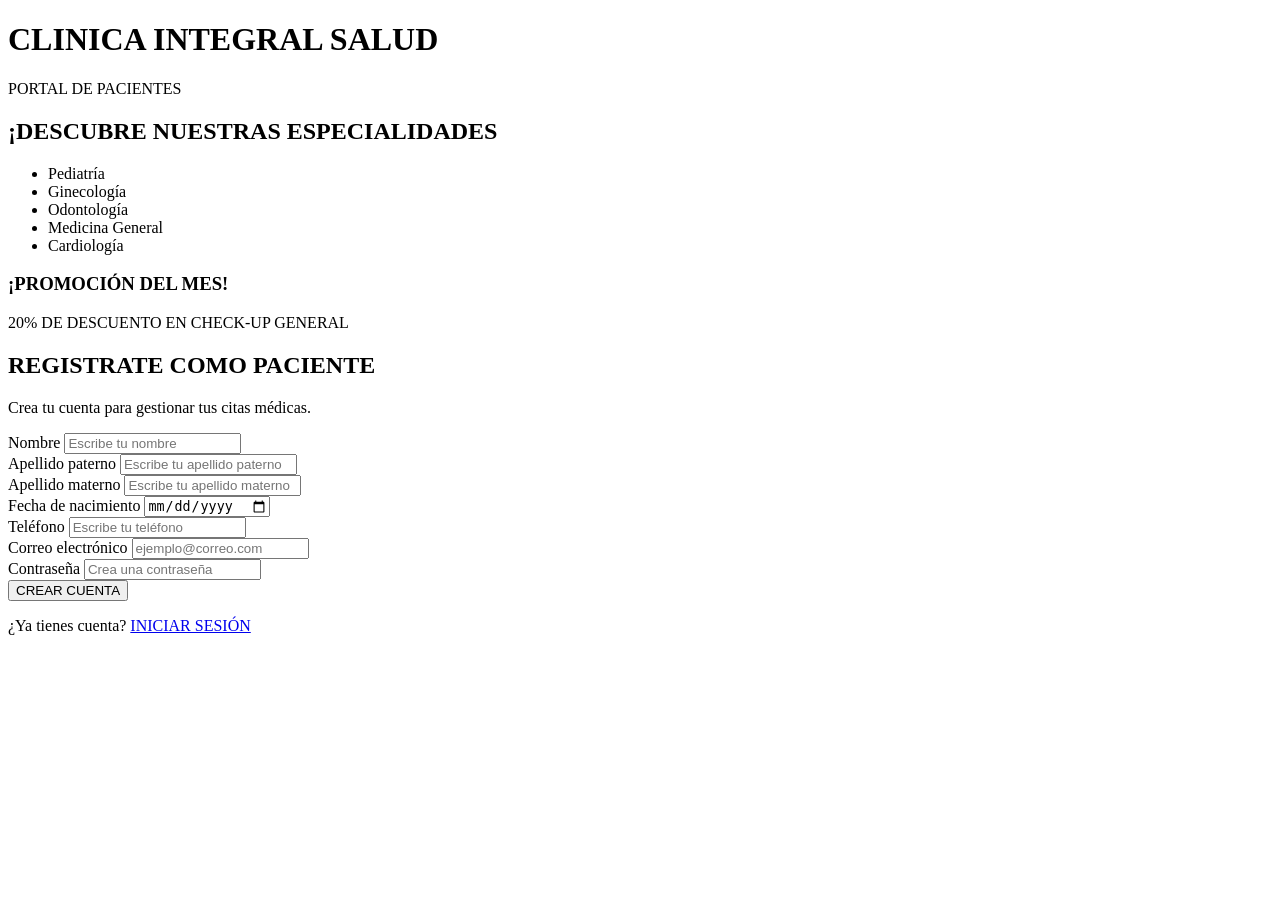
==== frontend/pages/signup.html @ 34dcc367 "conexion con backend lista" ====
<!DOCTYPE html>
<html lang="en">
<head>
    <meta charset="UTF-8">
    <meta name="viewport" content="width=device-width, initial-scale=1.0">
    <title>Registro</title>
</head>
<body>

    <main>

        <!--  Encabezaod  -->
        <header>
            <h1>CLINICA INTEGRAL SALUD</h1>
            <p>PORTAL DE PACIENTES</p>
        </header>

        <!--  contenido principal -->
        <section>

            <!--  Información de la clinica  -->
            <div>
                <h2>¡DESCUBRE NUESTRAS ESPECIALIDADES</h2>
                <ul>
                    <li>Pediatría</li>
                    <li>Ginecología</li>
                    <li>Odontología</li>
                    <li>Medicina General</li>
                    <li>Cardiología</li>
                </ul>

                <div>
                    <h3>¡PROMOCIÓN DEL MES!</h3>
                    <P>20% DE DESCUENTO EN CHECK-UP GENERAL</P>
                </div>

            </div>

            <!--  Formulario de registro  -->
            <div>
                <h2>REGISTRATE COMO PACIENTE</h2>
                <P>
                    Crea tu cuenta para gestionar tus citas médicas.
                </P>

                <form id="registroForm">
                    <!--  Nombre  -->
                      <div>
                        <label for="nombre">Nombre</label>
                        <input type="text" id="nombre" name="nombre" placeholder="Escribe tu nombre" required >
                      </div>

                    <!-- Apellido paterno -->
                    <div>
                        <label for="apellidoPaterno">Apellido paterno</label>
                        <input type="text" id="apellidoPaterno" name="apellidoPaterno" placeholder="Escribe tu apellido paterno" required >
                    </div>

                    <!-- Apellido materno -->
                    <div>
                        <label for="apellidoMaterno">Apellido materno</label>
                        <input
                            type="text"
                            id="apellidoMaterno"
                            name="apellidoMaterno"
                            placeholder="Escribe tu apellido materno"
                        >
                    </div>

                    <!-- Fecha de nacimiento -->
                    <div>
                        <label for="fechaNacimiento">Fecha de nacimiento</label>
                        <input
                            type="date"
                            id="fechaNacimiento"
                            name="fechaNacimiento"
                        >
                    </div>  

                    <!-- Teléfono -->
                    <div>
                        <label for="telefono">Teléfono</label>
                        <input
                            type="tel"
                            id="telefono"
                            name="telefono"
                            placeholder="Escribe tu teléfono"
                        >
                    </div>

                    <!-- Correo -->
                    <div>
                        <label for="correo">Correo electrónico</label>
                        <input
                            type="email"
                            id="correo"
                            name="correo"
                            placeholder="ejemplo@correo.com"
                            required
                        >
                    </div>

                    <!-- Contraseña -->
                    <div>
                        <label for="contrasena">Contraseña</label>
                        <input
                            type="password"
                            id="contrasena"
                            name="contrasena"
                            placeholder="Crea una contraseña"
                            required
                        >
                    </div>

                    <!-- Botón -->
                    <button type="submit">
                        CREAR CUENTA
                    </button>
                </form>

                <!-- Inicio de sesión -->
                <p>
                    ¿Ya tienes cuenta?
                    <a href="login">INICIAR SESIÓN</a>
                </p>

            </div>
        </section>


    </main>

<script src="../js/config.js"></script>
<script src="../js/registro.js"></script> 
</body>
</html>
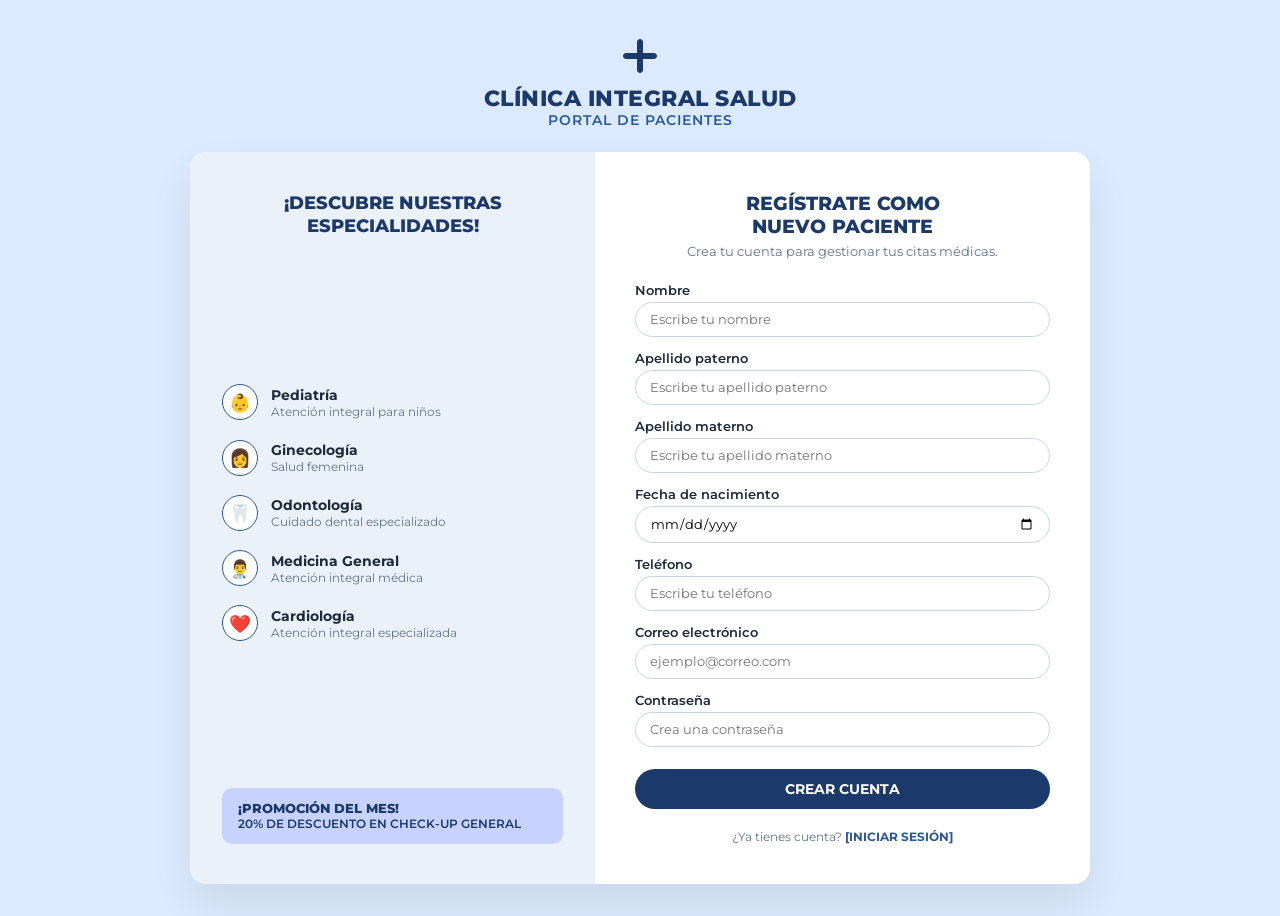
==== commit d8bf33cd: "Se agrega corrección en telefonos para usuarios, corrección en colores de usuarios" ====
--- a/frontend/pages/signup.html
+++ b/frontend/pages/signup.html
@@ -1,136 +1,151 @@
 <!DOCTYPE html>
-<html lang="en">
+<html lang="es">
 <head>
     <meta charset="UTF-8">
     <meta name="viewport" content="width=device-width, initial-scale=1.0">
-    <title>Registro</title>
+    <title>Registro - Clínica Integral Salud</title>
+    <!-- Google Fonts para una tipografía idéntica a la imagen -->
+    <link rel="preconnect" href="https://fonts.googleapis.com">
+    <link rel="preconnect" href="https://fonts.gstatic.com" crossorigin>
+    <link href="https://fonts.googleapis.com/css2?family=Montserrat:wght@400;500;600;700;800&display=swap" rel="stylesheet">
+    <link rel="stylesheet" href="../css/registro.css">
 </head>
 <body>
 
-    <main>
+    <main class="page-container">
 
-        <!--  Encabezaod  -->
-        <header>
-            <h1>CLINICA INTEGRAL SALUD</h1>
-            <p>PORTAL DE PACIENTES</p>
+        <!-- Encabezado / Logo -->
+        <header class="header">
+            <!-- Icono de Cruz Médica / Corazón SVG -->
+            <div class="header__logo-icon">
+                <svg width="48" height="48" viewBox="0 0 24 24" fill="none" xmlns="http://www.w3.org/2000/svg">
+                    <path d="M19 10.5H13.5V5C13.5 4.17 12.83 3.5 12 3.5C11.17 3.5 10.5 4.17 10.5 5V10.5H5C4.17 10.5 3.5 11.17 3.5 12C3.5 12.83 4.17 13.5 5 13.5H10.5V19C10.5 19.83 11.17 20.5 12 20.5C12.83 20.5 13.5 19.83 13.5 19V13.5H19C19.83 13.5 20.5 12.83 20.5 12C20.5 11.17 19.83 10.5 19 10.5Z" fill="#1b396a"/>
+                </svg>
+            </div>
+            <h1 class="header__title">CLÍNICA INTEGRAL SALUD</h1>
+            <p class="header__subtitle">PORTAL DE PACIENTES</p>
         </header>
 
-        <!--  contenido principal -->
-        <section>
+        <!-- Tarjeta Principal Floating -->
+        <section class="card">
 
-            <!--  Información de la clinica  -->
-            <div>
-                <h2>¡DESCUBRE NUESTRAS ESPECIALIDADES</h2>
-                <ul>
-                    <li>Pediatría</li>
-                    <li>Ginecología</li>
-                    <li>Odontología</li>
-                    <li>Medicina General</li>
-                    <li>Cardiología</li>
+            <!-- Columna Izquierda: Información de la clínica -->
+            <div class="card__info">
+                <h2 class="card__info-title">¡DESCUBRE NUESTRAS<br>ESPECIALIDADES!</h2>
+
+                <ul class="specialties-list">
+                    <li class="specialties-list__item">
+                        <span class="specialties-list__icon">👶</span>
+                        <div>
+                            <strong>Pediatría</strong>
+                            <p>Atención integral para niños</p>
+                        </div>
+                    </li>
+                    <li class="specialties-list__item">
+                        <span class="specialties-list__icon">👩</span>
+                        <div>
+                            <strong>Ginecología</strong>
+                            <p>Salud femenina</p>
+                        </div>
+                    </li>
+                    <li class="specialties-list__item">
+                        <span class="specialties-list__icon">🦷</span>
+                        <div>
+                            <strong>Odontología</strong>
+                            <p>Cuidado dental especializado</p>
+                        </div>
+                    </li>
+                    <li class="specialties-list__item">
+                        <span class="specialties-list__icon">👨‍⚕️</span>
+                        <div>
+                            <strong>Medicina General</strong>
+                            <p>Atención integral médica</p>
+                        </div>
+                    </li>
+                    <li class="specialties-list__item">
+                        <span class="specialties-list__icon">❤️</span>
+                        <div>
+                            <strong>Cardiología</strong>
+                            <p>Atención integral especializada</p>
+                        </div>
+                    </li>
                 </ul>
 
-                <div>
-                    <h3>¡PROMOCIÓN DEL MES!</h3>
-                    <P>20% DE DESCUENTO EN CHECK-UP GENERAL</P>
+                <div class="promo-box">
+                    <div class="promo-box__text">
+                        <h3>¡PROMOCIÓN DEL MES!</h3>
+                        <p>20% DE DESCUENTO EN CHECK-UP GENERAL</p>
+                    </div>
                 </div>
-
             </div>
 
-            <!--  Formulario de registro  -->
-            <div>
-                <h2>REGISTRATE COMO PACIENTE</h2>
-                <P>
+            <!-- Columna Derecha: Formulario de registro -->
+            <div class="card__form">
+                <h2 class="card__form-title">REGÍSTRATE COMO<br>NUEVO PACIENTE</h2>
+                <p class="card__form-subtitle">
                     Crea tu cuenta para gestionar tus citas médicas.
-                </P>
+                </p>
 
-                <form id="registroForm">
-                    <!--  Nombre  -->
-                      <div>
-                        <label for="nombre">Nombre</label>
-                        <input type="text" id="nombre" name="nombre" placeholder="Escribe tu nombre" required >
-                      </div>
+                <form id="registroForm" class="form">
+                    <!-- Nombre -->
+                    <div class="form__group">
+                        <label for="nombre" class="form__label">Nombre</label>
+                        <input type="text" id="nombre" name="nombre" class="form__input" placeholder="Escribe tu nombre" required>
+                    </div>
 
                     <!-- Apellido paterno -->
-                    <div>
-                        <label for="apellidoPaterno">Apellido paterno</label>
-                        <input type="text" id="apellidoPaterno" name="apellidoPaterno" placeholder="Escribe tu apellido paterno" required >
+                    <div class="form__group">
+                        <label for="apellidoPaterno" class="form__label">Apellido paterno</label>
+                        <input type="text" id="apellidoPaterno" name="apellidoPaterno" class="form__input" placeholder="Escribe tu apellido paterno" required>
                     </div>
 
                     <!-- Apellido materno -->
-                    <div>
-                        <label for="apellidoMaterno">Apellido materno</label>
-                        <input
-                            type="text"
-                            id="apellidoMaterno"
-                            name="apellidoMaterno"
-                            placeholder="Escribe tu apellido materno"
-                        >
+                    <div class="form__group">
+                        <label for="apellidoMaterno" class="form__label">Apellido materno</label>
+                        <input type="text" id="apellidoMaterno" name="apellidoMaterno" class="form__input" placeholder="Escribe tu apellido materno">
                     </div>
 
                     <!-- Fecha de nacimiento -->
-                    <div>
-                        <label for="fechaNacimiento">Fecha de nacimiento</label>
-                        <input
-                            type="date"
-                            id="fechaNacimiento"
-                            name="fechaNacimiento"
-                        >
+                    <div class="form__group">
+                        <label for="fechaNacimiento" class="form__label">Fecha de nacimiento</label>
+                        <input type="date" id="fechaNacimiento" name="fechaNacimiento" class="form__input">
                     </div>  
 
                     <!-- Teléfono -->
-                    <div>
-                        <label for="telefono">Teléfono</label>
-                        <input
-                            type="tel"
-                            id="telefono"
-                            name="telefono"
-                            placeholder="Escribe tu teléfono"
-                        >
+                    <div class="form__group">
+                        <label for="telefono" class="form__label">Teléfono</label>
+                        <input type="tel" id="telefono" name="telefono" class="form__input" placeholder="Escribe tu teléfono">
                     </div>
 
                     <!-- Correo -->
-                    <div>
-                        <label for="correo">Correo electrónico</label>
-                        <input
-                            type="email"
-                            id="correo"
-                            name="correo"
-                            placeholder="ejemplo@correo.com"
-                            required
-                        >
+                    <div class="form__group">
+                        <label for="correo" class="form__label">Correo electrónico</label>
+                        <input type="email" id="correo" name="correo" class="form__input" placeholder="ejemplo@correo.com" required>
                     </div>
 
                     <!-- Contraseña -->
-                    <div>
-                        <label for="contrasena">Contraseña</label>
-                        <input
-                            type="password"
-                            id="contrasena"
-                            name="contrasena"
-                            placeholder="Crea una contraseña"
-                            required
-                        >
+                    <div class="form__group">
+                        <label for="contrasena" class="form__label">Contraseña</label>
+                        <input type="password" id="contrasena" name="contrasena" class="form__input" placeholder="Crea una contraseña" required>
                     </div>
 
                     <!-- Botón -->
-                    <button type="submit">
+                    <button type="submit" class="form__btn-submit">
                         CREAR CUENTA
                     </button>
                 </form>
 
                 <!-- Inicio de sesión -->
-                <p>
-                    ¿Ya tienes cuenta?
-                    <a href="login">INICIAR SESIÓN</a>
+                <p class="login-redirect">
+                    ¿Ya tienes cuenta? <a href="login" class="login-redirect__link">[INICIAR SESIÓN]</a>
                 </p>
+            </div>
 
-            </div>
         </section>
-
 
     </main>
 
-<script src="../js/config.js"></script>
-<script src="../js/registro.js"></script> 
+    <script src="../js/config.js"></script>
+    <script src="../js/registro.js"></script> 
 </body>
 </html>
--- a/frontend/css/registro.css
+++ b/frontend/css/registro.css
@@ -0,0 +1,264 @@
+/* Reset básico y variables */
+:root {
+    --primary-blue: #1b396a;
+    --accent-blue: #2a589a;
+    --light-bg-left: #eaf1f8;
+    --text-dark: #1e293b;
+    --text-muted: #64748b;
+    --border-color: #cbd5e1;
+    --font-main: 'Montserrat', sans-serif;
+}
+
+* {
+    box-sizing: border-box;
+    margin: 0;
+    padding: 0;
+}
+
+body {
+    font-family: var(--font-main);
+    min-height: 100vh;
+    display: flex;
+    justify-content: center;
+    align-items: center;
+    padding: 2rem 1rem;
+    
+    /* Configuración de la imagen de fondo */
+    background-color: #dbeafe; /* Color fallback */
+    background-image: url('tu-imagen-de-fondo.jpg'); /* <-- COLOCA AQUÍ TU RUTA DE IMAGEN */
+    background-size: cover;
+    background-position: center;
+    background-repeat: no-repeat;
+    background-attachment: fixed;
+}
+
+/* Contenedor Principal */
+.page-container {
+    width: 100%;
+    max-width: 900px;
+    display: flex;
+    flex-direction: column;
+    align-items: center;
+}
+
+/* Encabezado */
+.header {
+    text-align: center;
+    margin-bottom: 1.5rem;
+}
+
+.header__logo-icon {
+    display: flex;
+    justify-content: center;
+    margin-bottom: 0.25rem;
+}
+
+.header__title {
+    color: var(--primary-blue);
+    font-size: 1.4rem;
+    font-weight: 800;
+    letter-spacing: 0.5px;
+}
+
+.header__subtitle {
+    color: var(--accent-blue);
+    font-size: 0.85rem;
+    font-weight: 600;
+    letter-spacing: 1px;
+}
+
+/* Tarjeta Contenedora Principal (Split) */
+.card {
+    background: #ffffff;
+    border-radius: 16px;
+    box-shadow: 0 20px 40px rgba(0, 0, 0, 0.08);
+    display: flex;
+    width: 100%;
+    overflow: hidden;
+}
+
+/* Sección Izquierda - Información */
+.card__info {
+    background-color: var(--light-bg-left);
+    width: 45%;
+    padding: 2.5rem 2rem;
+    display: flex;
+    flex-direction: column;
+    justify-content: space-between;
+}
+
+.card__info-title {
+    color: var(--primary-blue);
+    font-size: 1.1rem;
+    font-weight: 800;
+    text-align: center;
+    line-height: 1.3;
+    margin-bottom: 1.5rem;
+}
+
+/* Lista de especialidades */
+.specialties-list {
+    list-style: none;
+    display: flex;
+    flex-direction: column;
+    gap: 1.2rem;
+}
+
+.specialties-list__item {
+    display: flex;
+    align-items: center;
+    gap: 0.8rem;
+}
+
+.specialties-list__icon {
+    width: 36px;
+    height: 36px;
+    border-radius: 50%;
+    border: 1px solid var(--accent-blue);
+    display: flex;
+    align-items: center;
+    justify-content: center;
+    font-size: 1.1rem;
+    background: #fff;
+    flex-shrink: 0;
+}
+
+.specialties-list__item strong {
+    display: block;
+    color: var(--text-dark);
+    font-size: 0.9rem;
+    font-weight: 700;
+}
+
+.specialties-list__item p {
+    color: var(--text-muted);
+    font-size: 0.75rem;
+}
+
+/* Banner de Promoción */
+.promo-box {
+    margin-top: 1.5rem;
+    background-color: #c7d2fe;
+    border-radius: 10px;
+    padding: 0.8rem 1rem;
+}
+
+.promo-box__text h3 {
+    color: var(--primary-blue);
+    font-size: 0.8rem;
+    font-weight: 800;
+}
+
+.promo-box__text p {
+    color: var(--primary-blue);
+    font-size: 0.75rem;
+    font-weight: 600;
+}
+
+/* Sección Derecha - Formulario */
+.card__form {
+    width: 55%;
+    padding: 2.5rem 2.5rem;
+    background: #ffffff;
+}
+
+.card__form-title {
+    color: var(--primary-blue);
+    font-size: 1.2rem;
+    font-weight: 800;
+    text-align: center;
+    line-height: 1.2;
+}
+
+.card__form-subtitle {
+    color: var(--text-muted);
+    font-size: 0.8rem;
+    text-align: center;
+    margin-top: 0.4rem;
+    margin-bottom: 1.5rem;
+}
+
+/* Elementos del Formulario */
+.form {
+    display: flex;
+    flex-direction: column;
+    gap: 0.9rem;
+}
+
+.form__group {
+    display: flex;
+    flex-direction: column;
+    gap: 0.25rem;
+}
+
+.form__label {
+    color: var(--text-dark);
+    font-size: 0.8rem;
+    font-weight: 600;
+}
+
+.form__input {
+    width: 100%;
+    padding: 0.55rem 0.9rem;
+    border: 1px solid var(--border-color);
+    border-radius: 20px;
+    font-size: 0.8rem;
+    font-family: var(--font-main);
+    outline: none;
+    transition: border-color 0.2s ease, box-shadow 0.2s ease;
+}
+
+.form__input:focus {
+    border-color: var(--accent-blue);
+    box-shadow: 0 0 0 3px rgba(42, 88, 154, 0.15);
+}
+
+.form__btn-submit {
+    margin-top: 0.5rem;
+    width: 100%;
+    padding: 0.75rem;
+    background-color: var(--primary-blue);
+    color: #ffffff;
+    border: none;
+    border-radius: 20px;
+    font-family: var(--font-main);
+    font-size: 0.85rem;
+    font-weight: 700;
+    cursor: pointer;
+    transition: background-color 0.2s ease;
+}
+
+.form__btn-submit:hover {
+    background-color: var(--accent-blue);
+}
+
+/* Enlace a Login */
+.login-redirect {
+    text-align: center;
+    font-size: 0.78rem;
+    color: var(--text-muted);
+    margin-top: 1.2rem;
+}
+
+.login-redirect__link {
+    color: var(--accent-blue);
+    font-weight: 700;
+    text-decoration: none;
+}
+
+.login-redirect__link:hover {
+    text-decoration: underline;
+}
+
+/* Adaptación Responsiva (Pantallas pequeñas) */
+@media (max-width: 768px) {
+    .card {
+        flex-direction: column;
+    }
+    
+    .card__info,
+    .card__form {
+        width: 100%;
+        padding: 1.5rem;
+    }
+}
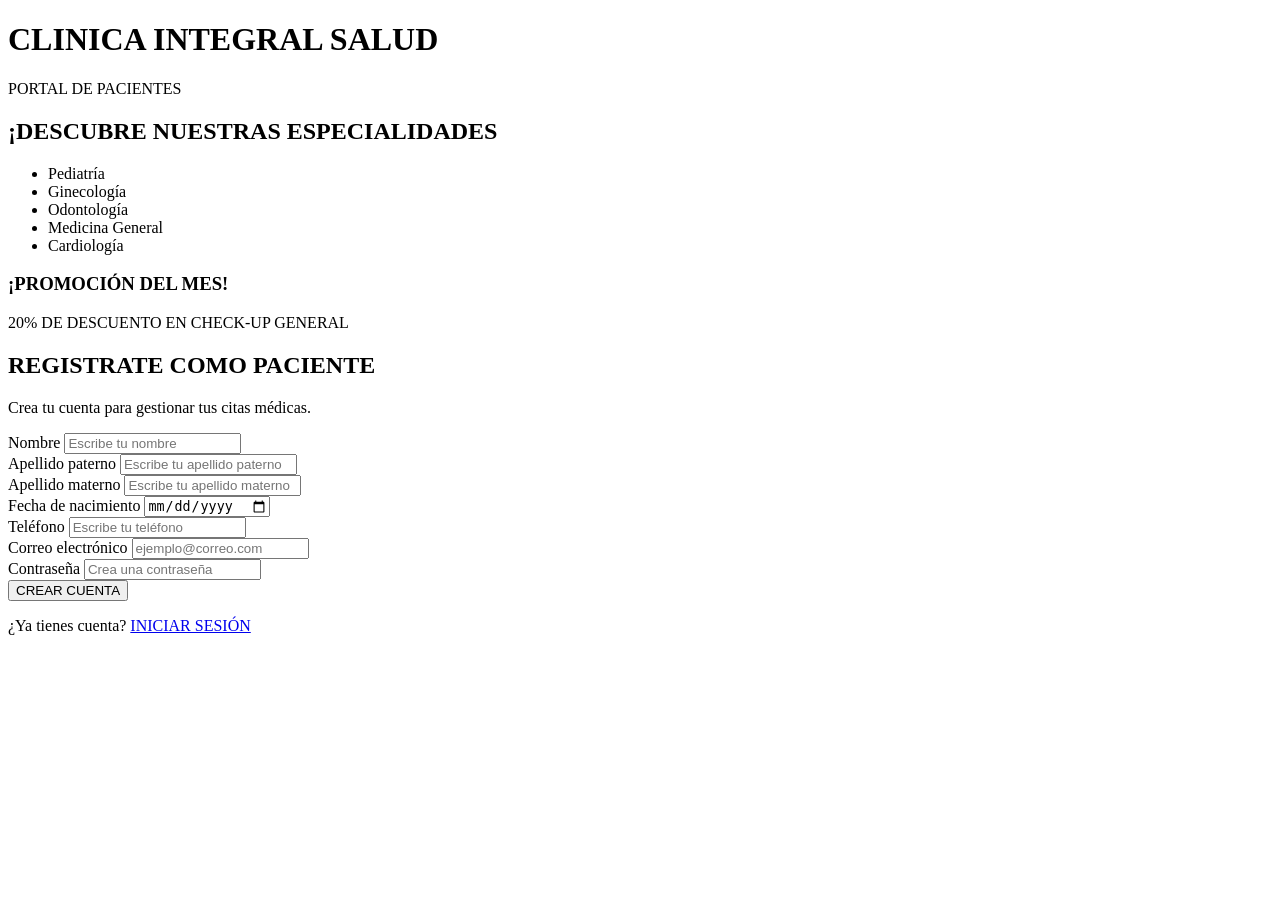
==== commit 7657a30a: "Add files via upload" ====
--- a/frontend/pages/signup.html
+++ b/frontend/pages/signup.html
@@ -1,151 +1,136 @@
 <!DOCTYPE html>
-<html lang="es">
+<html lang="en">
 <head>
     <meta charset="UTF-8">
     <meta name="viewport" content="width=device-width, initial-scale=1.0">
-    <title>Registro - Clínica Integral Salud</title>
-    <!-- Google Fonts para una tipografía idéntica a la imagen -->
-    <link rel="preconnect" href="https://fonts.googleapis.com">
-    <link rel="preconnect" href="https://fonts.gstatic.com" crossorigin>
-    <link href="https://fonts.googleapis.com/css2?family=Montserrat:wght@400;500;600;700;800&display=swap" rel="stylesheet">
-    <link rel="stylesheet" href="../css/registro.css">
+    <title>Registro</title>
 </head>
 <body>
 
-    <main class="page-container">
+    <main>
 
-        <!-- Encabezado / Logo -->
-        <header class="header">
-            <!-- Icono de Cruz Médica / Corazón SVG -->
-            <div class="header__logo-icon">
-                <svg width="48" height="48" viewBox="0 0 24 24" fill="none" xmlns="http://www.w3.org/2000/svg">
-                    <path d="M19 10.5H13.5V5C13.5 4.17 12.83 3.5 12 3.5C11.17 3.5 10.5 4.17 10.5 5V10.5H5C4.17 10.5 3.5 11.17 3.5 12C3.5 12.83 4.17 13.5 5 13.5H10.5V19C10.5 19.83 11.17 20.5 12 20.5C12.83 20.5 13.5 19.83 13.5 19V13.5H19C19.83 13.5 20.5 12.83 20.5 12C20.5 11.17 19.83 10.5 19 10.5Z" fill="#1b396a"/>
-                </svg>
-            </div>
-            <h1 class="header__title">CLÍNICA INTEGRAL SALUD</h1>
-            <p class="header__subtitle">PORTAL DE PACIENTES</p>
+        <!--  Encabezaod  -->
+        <header>
+            <h1>CLINICA INTEGRAL SALUD</h1>
+            <p>PORTAL DE PACIENTES</p>
         </header>
 
-        <!-- Tarjeta Principal Floating -->
-        <section class="card">
+        <!--  contenido principal -->
+        <section>
 
-            <!-- Columna Izquierda: Información de la clínica -->
-            <div class="card__info">
-                <h2 class="card__info-title">¡DESCUBRE NUESTRAS<br>ESPECIALIDADES!</h2>
-
-                <ul class="specialties-list">
-                    <li class="specialties-list__item">
-                        <span class="specialties-list__icon">👶</span>
-                        <div>
-                            <strong>Pediatría</strong>
-                            <p>Atención integral para niños</p>
-                        </div>
-                    </li>
-                    <li class="specialties-list__item">
-                        <span class="specialties-list__icon">👩</span>
-                        <div>
-                            <strong>Ginecología</strong>
-                            <p>Salud femenina</p>
-                        </div>
-                    </li>
-                    <li class="specialties-list__item">
-                        <span class="specialties-list__icon">🦷</span>
-                        <div>
-                            <strong>Odontología</strong>
-                            <p>Cuidado dental especializado</p>
-                        </div>
-                    </li>
-                    <li class="specialties-list__item">
-                        <span class="specialties-list__icon">👨‍⚕️</span>
-                        <div>
-                            <strong>Medicina General</strong>
-                            <p>Atención integral médica</p>
-                        </div>
-                    </li>
-                    <li class="specialties-list__item">
-                        <span class="specialties-list__icon">❤️</span>
-                        <div>
-                            <strong>Cardiología</strong>
-                            <p>Atención integral especializada</p>
-                        </div>
-                    </li>
+            <!--  Información de la clinica  -->
+            <div>
+                <h2>¡DESCUBRE NUESTRAS ESPECIALIDADES</h2>
+                <ul>
+                    <li>Pediatría</li>
+                    <li>Ginecología</li>
+                    <li>Odontología</li>
+                    <li>Medicina General</li>
+                    <li>Cardiología</li>
                 </ul>
 
-                <div class="promo-box">
-                    <div class="promo-box__text">
-                        <h3>¡PROMOCIÓN DEL MES!</h3>
-                        <p>20% DE DESCUENTO EN CHECK-UP GENERAL</p>
-                    </div>
+                <div>
+                    <h3>¡PROMOCIÓN DEL MES!</h3>
+                    <P>20% DE DESCUENTO EN CHECK-UP GENERAL</P>
                 </div>
+
             </div>
 
-            <!-- Columna Derecha: Formulario de registro -->
-            <div class="card__form">
-                <h2 class="card__form-title">REGÍSTRATE COMO<br>NUEVO PACIENTE</h2>
-                <p class="card__form-subtitle">
+            <!--  Formulario de registro  -->
+            <div>
+                <h2>REGISTRATE COMO PACIENTE</h2>
+                <P>
                     Crea tu cuenta para gestionar tus citas médicas.
-                </p>
+                </P>
 
-                <form id="registroForm" class="form">
-                    <!-- Nombre -->
-                    <div class="form__group">
-                        <label for="nombre" class="form__label">Nombre</label>
-                        <input type="text" id="nombre" name="nombre" class="form__input" placeholder="Escribe tu nombre" required>
-                    </div>
+                <form id="registroForm">
+                    <!--  Nombre  -->
+                      <div>
+                        <label for="nombre">Nombre</label>
+                        <input type="text" id="nombre" name="nombre" placeholder="Escribe tu nombre" required >
+                      </div>
 
                     <!-- Apellido paterno -->
-                    <div class="form__group">
-                        <label for="apellidoPaterno" class="form__label">Apellido paterno</label>
-                        <input type="text" id="apellidoPaterno" name="apellidoPaterno" class="form__input" placeholder="Escribe tu apellido paterno" required>
+                    <div>
+                        <label for="apellidoPaterno">Apellido paterno</label>
+                        <input type="text" id="apellidoPaterno" name="apellidoPaterno" placeholder="Escribe tu apellido paterno" required >
                     </div>
 
                     <!-- Apellido materno -->
-                    <div class="form__group">
-                        <label for="apellidoMaterno" class="form__label">Apellido materno</label>
-                        <input type="text" id="apellidoMaterno" name="apellidoMaterno" class="form__input" placeholder="Escribe tu apellido materno">
+                    <div>
+                        <label for="apellidoMaterno">Apellido materno</label>
+                        <input
+                            type="text"
+                            id="apellidoMaterno"
+                            name="apellidoMaterno"
+                            placeholder="Escribe tu apellido materno"
+                        >
                     </div>
 
                     <!-- Fecha de nacimiento -->
-                    <div class="form__group">
-                        <label for="fechaNacimiento" class="form__label">Fecha de nacimiento</label>
-                        <input type="date" id="fechaNacimiento" name="fechaNacimiento" class="form__input">
+                    <div>
+                        <label for="fechaNacimiento">Fecha de nacimiento</label>
+                        <input
+                            type="date"
+                            id="fechaNacimiento"
+                            name="fechaNacimiento"
+                        >
                     </div>  
 
                     <!-- Teléfono -->
-                    <div class="form__group">
-                        <label for="telefono" class="form__label">Teléfono</label>
-                        <input type="tel" id="telefono" name="telefono" class="form__input" placeholder="Escribe tu teléfono">
+                    <div>
+                        <label for="telefono">Teléfono</label>
+                        <input
+                            type="tel"
+                            id="telefono"
+                            name="telefono"
+                            placeholder="Escribe tu teléfono"
+                        >
                     </div>
 
                     <!-- Correo -->
-                    <div class="form__group">
-                        <label for="correo" class="form__label">Correo electrónico</label>
-                        <input type="email" id="correo" name="correo" class="form__input" placeholder="ejemplo@correo.com" required>
+                    <div>
+                        <label for="correo">Correo electrónico</label>
+                        <input
+                            type="email"
+                            id="correo"
+                            name="correo"
+                            placeholder="ejemplo@correo.com"
+                            required
+                        >
                     </div>
 
                     <!-- Contraseña -->
-                    <div class="form__group">
-                        <label for="contrasena" class="form__label">Contraseña</label>
-                        <input type="password" id="contrasena" name="contrasena" class="form__input" placeholder="Crea una contraseña" required>
+                    <div>
+                        <label for="contrasena">Contraseña</label>
+                        <input
+                            type="password"
+                            id="contrasena"
+                            name="contrasena"
+                            placeholder="Crea una contraseña"
+                            required
+                        >
                     </div>
 
                     <!-- Botón -->
-                    <button type="submit" class="form__btn-submit">
+                    <button type="submit">
                         CREAR CUENTA
                     </button>
                 </form>
 
                 <!-- Inicio de sesión -->
-                <p class="login-redirect">
-                    ¿Ya tienes cuenta? <a href="login" class="login-redirect__link">[INICIAR SESIÓN]</a>
+                <p>
+                    ¿Ya tienes cuenta?
+                    <a href="login">INICIAR SESIÓN</a>
                 </p>
+
             </div>
+        </section>
 
-        </section>
 
     </main>
 
-    <script src="../js/config.js"></script>
-    <script src="../js/registro.js"></script> 
+<script src="../js/config.js"></script>
+<script src="../js/registro.js"></script> 
 </body>
 </html>
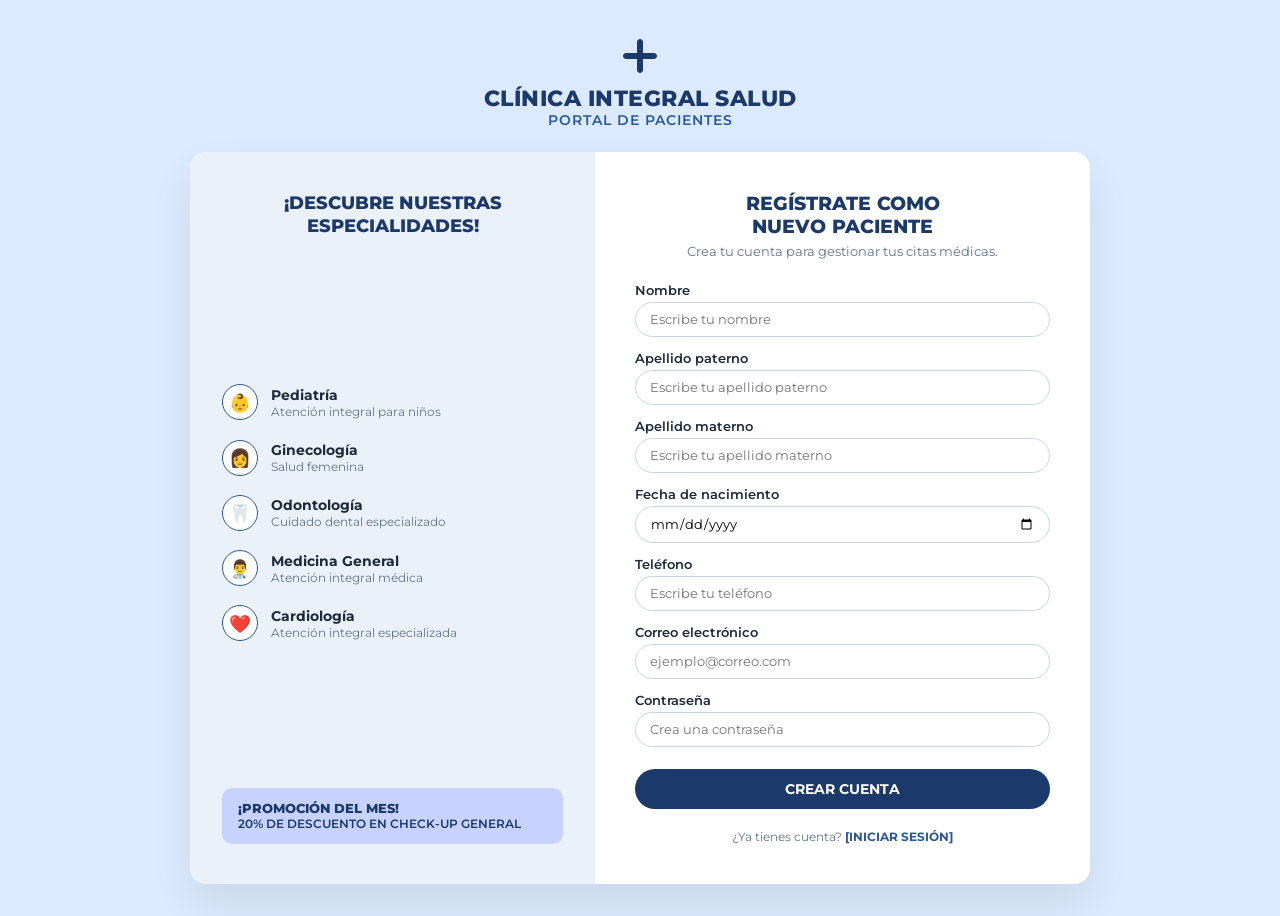
==== commit 5e4a019f: "merge: resuelve conflictos de main en HU2-HU14" ====
--- a/frontend/pages/signup.html
+++ b/frontend/pages/signup.html
@@ -1,136 +1,136 @@
 <!DOCTYPE html>
-<html lang="en">
+<html lang="es">
 <head>
     <meta charset="UTF-8">
     <meta name="viewport" content="width=device-width, initial-scale=1.0">
-    <title>Registro</title>
+    <title>Registro - Clínica Integral Salud</title>
+    <link rel="preconnect" href="https://fonts.googleapis.com">
+    <link rel="preconnect" href="https://fonts.gstatic.com" crossorigin>
+    <link href="https://fonts.googleapis.com/css2?family=Montserrat:wght@400;500;600;700;800&display=swap" rel="stylesheet">
+    <link rel="stylesheet" href="../css/registro.css">
 </head>
 <body>
 
-    <main>
+    <main class="page-container">
 
-        <!--  Encabezaod  -->
-        <header>
-            <h1>CLINICA INTEGRAL SALUD</h1>
-            <p>PORTAL DE PACIENTES</p>
+        <header class="header">
+            <div class="header__logo-icon">
+                <svg width="48" height="48" viewBox="0 0 24 24" fill="none" xmlns="http://www.w3.org/2000/svg">
+                    <path d="M19 10.5H13.5V5C13.5 4.17 12.83 3.5 12 3.5C11.17 3.5 10.5 4.17 10.5 5V10.5H5C4.17 10.5 3.5 11.17 3.5 12C3.5 12.83 4.17 13.5 5 13.5H10.5V19C10.5 19.83 11.17 20.5 12 20.5C12.83 20.5 13.5 19.83 13.5 19V13.5H19C19.83 13.5 20.5 12.83 20.5 12C20.5 11.17 19.83 10.5 19 10.5Z" fill="#1b396a"/>
+                </svg>
+            </div>
+            <h1 class="header__title">CLÍNICA INTEGRAL SALUD</h1>
+            <p class="header__subtitle">PORTAL DE PACIENTES</p>
         </header>
 
-        <!--  contenido principal -->
-        <section>
+        <section class="card">
 
-            <!--  Información de la clinica  -->
-            <div>
-                <h2>¡DESCUBRE NUESTRAS ESPECIALIDADES</h2>
-                <ul>
-                    <li>Pediatría</li>
-                    <li>Ginecología</li>
-                    <li>Odontología</li>
-                    <li>Medicina General</li>
-                    <li>Cardiología</li>
+            <div class="card__info">
+                <h2 class="card__info-title">¡DESCUBRE NUESTRAS<br>ESPECIALIDADES!</h2>
+
+                <ul class="specialties-list">
+                    <li class="specialties-list__item">
+                        <span class="specialties-list__icon">👶</span>
+                        <div>
+                            <strong>Pediatría</strong>
+                            <p>Atención integral para niños</p>
+                        </div>
+                    </li>
+                    <li class="specialties-list__item">
+                        <span class="specialties-list__icon">👩</span>
+                        <div>
+                            <strong>Ginecología</strong>
+                            <p>Salud femenina</p>
+                        </div>
+                    </li>
+                    <li class="specialties-list__item">
+                        <span class="specialties-list__icon">🦷</span>
+                        <div>
+                            <strong>Odontología</strong>
+                            <p>Cuidado dental especializado</p>
+                        </div>
+                    </li>
+                    <li class="specialties-list__item">
+                        <span class="specialties-list__icon">👨‍⚕️</span>
+                        <div>
+                            <strong>Medicina General</strong>
+                            <p>Atención integral médica</p>
+                        </div>
+                    </li>
+                    <li class="specialties-list__item">
+                        <span class="specialties-list__icon">❤️</span>
+                        <div>
+                            <strong>Cardiología</strong>
+                            <p>Atención integral especializada</p>
+                        </div>
+                    </li>
                 </ul>
 
-                <div>
-                    <h3>¡PROMOCIÓN DEL MES!</h3>
-                    <P>20% DE DESCUENTO EN CHECK-UP GENERAL</P>
+                <div class="promo-box">
+                    <div class="promo-box__text">
+                        <h3>¡PROMOCIÓN DEL MES!</h3>
+                        <p>20% DE DESCUENTO EN CHECK-UP GENERAL</p>
+                    </div>
                 </div>
-
             </div>
 
-            <!--  Formulario de registro  -->
-            <div>
-                <h2>REGISTRATE COMO PACIENTE</h2>
-                <P>
+            <div class="card__form">
+                <h2 class="card__form-title">REGÍSTRATE COMO<br>NUEVO PACIENTE</h2>
+                <p class="card__form-subtitle">
                     Crea tu cuenta para gestionar tus citas médicas.
-                </P>
+                </p>
 
-                <form id="registroForm">
-                    <!--  Nombre  -->
-                      <div>
-                        <label for="nombre">Nombre</label>
-                        <input type="text" id="nombre" name="nombre" placeholder="Escribe tu nombre" required >
-                      </div>
-
-                    <!-- Apellido paterno -->
-                    <div>
-                        <label for="apellidoPaterno">Apellido paterno</label>
-                        <input type="text" id="apellidoPaterno" name="apellidoPaterno" placeholder="Escribe tu apellido paterno" required >
+                <form id="registroForm" class="form">
+                    <div class="form__group">
+                        <label for="nombre" class="form__label">Nombre</label>
+                        <input type="text" id="nombre" name="nombre" class="form__input" placeholder="Escribe tu nombre" required>
                     </div>
 
-                    <!-- Apellido materno -->
-                    <div>
-                        <label for="apellidoMaterno">Apellido materno</label>
-                        <input
-                            type="text"
-                            id="apellidoMaterno"
-                            name="apellidoMaterno"
-                            placeholder="Escribe tu apellido materno"
-                        >
+                    <div class="form__group">
+                        <label for="apellidoPaterno" class="form__label">Apellido paterno</label>
+                        <input type="text" id="apellidoPaterno" name="apellidoPaterno" class="form__input" placeholder="Escribe tu apellido paterno" required>
                     </div>
 
-                    <!-- Fecha de nacimiento -->
-                    <div>
-                        <label for="fechaNacimiento">Fecha de nacimiento</label>
-                        <input
-                            type="date"
-                            id="fechaNacimiento"
-                            name="fechaNacimiento"
-                        >
+                    <div class="form__group">
+                        <label for="apellidoMaterno" class="form__label">Apellido materno</label>
+                        <input type="text" id="apellidoMaterno" name="apellidoMaterno" class="form__input" placeholder="Escribe tu apellido materno">
+                    </div>
+
+                    <div class="form__group">
+                        <label for="fechaNacimiento" class="form__label">Fecha de nacimiento</label>
+                        <input type="date" id="fechaNacimiento" name="fechaNacimiento" class="form__input">
                     </div>  
 
-                    <!-- Teléfono -->
-                    <div>
-                        <label for="telefono">Teléfono</label>
-                        <input
-                            type="tel"
-                            id="telefono"
-                            name="telefono"
-                            placeholder="Escribe tu teléfono"
-                        >
+                    <div class="form__group">
+                        <label for="telefono" class="form__label">Teléfono</label>
+                        <input type="tel" id="telefono" name="telefono" class="form__input" placeholder="Escribe tu teléfono">
                     </div>
 
-                    <!-- Correo -->
-                    <div>
-                        <label for="correo">Correo electrónico</label>
-                        <input
-                            type="email"
-                            id="correo"
-                            name="correo"
-                            placeholder="ejemplo@correo.com"
-                            required
-                        >
+                    <div class="form__group">
+                        <label for="correo" class="form__label">Correo electrónico</label>
+                        <input type="email" id="correo" name="correo" class="form__input" placeholder="ejemplo@correo.com" required>
                     </div>
 
-                    <!-- Contraseña -->
-                    <div>
-                        <label for="contrasena">Contraseña</label>
-                        <input
-                            type="password"
-                            id="contrasena"
-                            name="contrasena"
-                            placeholder="Crea una contraseña"
-                            required
-                        >
+                    <div class="form__group">
+                        <label for="contrasena" class="form__label">Contraseña</label>
+                        <input type="password" id="contrasena" name="contrasena" class="form__input" placeholder="Crea una contraseña" required>
                     </div>
 
-                    <!-- Botón -->
-                    <button type="submit">
+                    <button type="submit" class="form__btn-submit">
                         CREAR CUENTA
                     </button>
                 </form>
 
-                <!-- Inicio de sesión -->
-                <p>
-                    ¿Ya tienes cuenta?
-                    <a href="login">INICIAR SESIÓN</a>
+                <p class="login-redirect">
+                    ¿Ya tienes cuenta? <a href="login" class="login-redirect__link">[INICIAR SESIÓN]</a>
                 </p>
+            </div>
 
-            </div>
         </section>
-
 
     </main>
 
-<script src="../js/config.js"></script>
-<script src="../js/registro.js"></script> 
+    <script src="../js/config.js"></script>
+    <script src="../js/registro.js"></script> 
 </body>
 </html>
--- a/frontend/css/registro.css
+++ b/frontend/css/registro.css
@@ -0,0 +1,264 @@
+/* Reset básico y variables */
+:root {
+    --primary-blue: #1b396a;
+    --accent-blue: #2a589a;
+    --light-bg-left: #eaf1f8;
+    --text-dark: #1e293b;
+    --text-muted: #64748b;
+    --border-color: #cbd5e1;
+    --font-main: 'Montserrat', sans-serif;
+}
+
+* {
+    box-sizing: border-box;
+    margin: 0;
+    padding: 0;
+}
+
+body {
+    font-family: var(--font-main);
+    min-height: 100vh;
+    display: flex;
+    justify-content: center;
+    align-items: center;
+    padding: 2rem 1rem;
+    
+    /* Configuración de la imagen de fondo */
+    background-color: #dbeafe; /* Color fallback */
+    background-image: url('tu-imagen-de-fondo.jpg'); /* <-- COLOCA AQUÍ TU RUTA DE IMAGEN */
+    background-size: cover;
+    background-position: center;
+    background-repeat: no-repeat;
+    background-attachment: fixed;
+}
+
+/* Contenedor Principal */
+.page-container {
+    width: 100%;
+    max-width: 900px;
+    display: flex;
+    flex-direction: column;
+    align-items: center;
+}
+
+/* Encabezado */
+.header {
+    text-align: center;
+    margin-bottom: 1.5rem;
+}
+
+.header__logo-icon {
+    display: flex;
+    justify-content: center;
+    margin-bottom: 0.25rem;
+}
+
+.header__title {
+    color: var(--primary-blue);
+    font-size: 1.4rem;
+    font-weight: 800;
+    letter-spacing: 0.5px;
+}
+
+.header__subtitle {
+    color: var(--accent-blue);
+    font-size: 0.85rem;
+    font-weight: 600;
+    letter-spacing: 1px;
+}
+
+/* Tarjeta Contenedora Principal (Split) */
+.card {
+    background: #ffffff;
+    border-radius: 16px;
+    box-shadow: 0 20px 40px rgba(0, 0, 0, 0.08);
+    display: flex;
+    width: 100%;
+    overflow: hidden;
+}
+
+/* Sección Izquierda - Información */
+.card__info {
+    background-color: var(--light-bg-left);
+    width: 45%;
+    padding: 2.5rem 2rem;
+    display: flex;
+    flex-direction: column;
+    justify-content: space-between;
+}
+
+.card__info-title {
+    color: var(--primary-blue);
+    font-size: 1.1rem;
+    font-weight: 800;
+    text-align: center;
+    line-height: 1.3;
+    margin-bottom: 1.5rem;
+}
+
+/* Lista de especialidades */
+.specialties-list {
+    list-style: none;
+    display: flex;
+    flex-direction: column;
+    gap: 1.2rem;
+}
+
+.specialties-list__item {
+    display: flex;
+    align-items: center;
+    gap: 0.8rem;
+}
+
+.specialties-list__icon {
+    width: 36px;
+    height: 36px;
+    border-radius: 50%;
+    border: 1px solid var(--accent-blue);
+    display: flex;
+    align-items: center;
+    justify-content: center;
+    font-size: 1.1rem;
+    background: #fff;
+    flex-shrink: 0;
+}
+
+.specialties-list__item strong {
+    display: block;
+    color: var(--text-dark);
+    font-size: 0.9rem;
+    font-weight: 700;
+}
+
+.specialties-list__item p {
+    color: var(--text-muted);
+    font-size: 0.75rem;
+}
+
+/* Banner de Promoción */
+.promo-box {
+    margin-top: 1.5rem;
+    background-color: #c7d2fe;
+    border-radius: 10px;
+    padding: 0.8rem 1rem;
+}
+
+.promo-box__text h3 {
+    color: var(--primary-blue);
+    font-size: 0.8rem;
+    font-weight: 800;
+}
+
+.promo-box__text p {
+    color: var(--primary-blue);
+    font-size: 0.75rem;
+    font-weight: 600;
+}
+
+/* Sección Derecha - Formulario */
+.card__form {
+    width: 55%;
+    padding: 2.5rem 2.5rem;
+    background: #ffffff;
+}
+
+.card__form-title {
+    color: var(--primary-blue);
+    font-size: 1.2rem;
+    font-weight: 800;
+    text-align: center;
+    line-height: 1.2;
+}
+
+.card__form-subtitle {
+    color: var(--text-muted);
+    font-size: 0.8rem;
+    text-align: center;
+    margin-top: 0.4rem;
+    margin-bottom: 1.5rem;
+}
+
+/* Elementos del Formulario */
+.form {
+    display: flex;
+    flex-direction: column;
+    gap: 0.9rem;
+}
+
+.form__group {
+    display: flex;
+    flex-direction: column;
+    gap: 0.25rem;
+}
+
+.form__label {
+    color: var(--text-dark);
+    font-size: 0.8rem;
+    font-weight: 600;
+}
+
+.form__input {
+    width: 100%;
+    padding: 0.55rem 0.9rem;
+    border: 1px solid var(--border-color);
+    border-radius: 20px;
+    font-size: 0.8rem;
+    font-family: var(--font-main);
+    outline: none;
+    transition: border-color 0.2s ease, box-shadow 0.2s ease;
+}
+
+.form__input:focus {
+    border-color: var(--accent-blue);
+    box-shadow: 0 0 0 3px rgba(42, 88, 154, 0.15);
+}
+
+.form__btn-submit {
+    margin-top: 0.5rem;
+    width: 100%;
+    padding: 0.75rem;
+    background-color: var(--primary-blue);
+    color: #ffffff;
+    border: none;
+    border-radius: 20px;
+    font-family: var(--font-main);
+    font-size: 0.85rem;
+    font-weight: 700;
+    cursor: pointer;
+    transition: background-color 0.2s ease;
+}
+
+.form__btn-submit:hover {
+    background-color: var(--accent-blue);
+}
+
+/* Enlace a Login */
+.login-redirect {
+    text-align: center;
+    font-size: 0.78rem;
+    color: var(--text-muted);
+    margin-top: 1.2rem;
+}
+
+.login-redirect__link {
+    color: var(--accent-blue);
+    font-weight: 700;
+    text-decoration: none;
+}
+
+.login-redirect__link:hover {
+    text-decoration: underline;
+}
+
+/* Adaptación Responsiva (Pantallas pequeñas) */
+@media (max-width: 768px) {
+    .card {
+        flex-direction: column;
+    }
+    
+    .card__info,
+    .card__form {
+        width: 100%;
+        padding: 1.5rem;
+    }
+}
